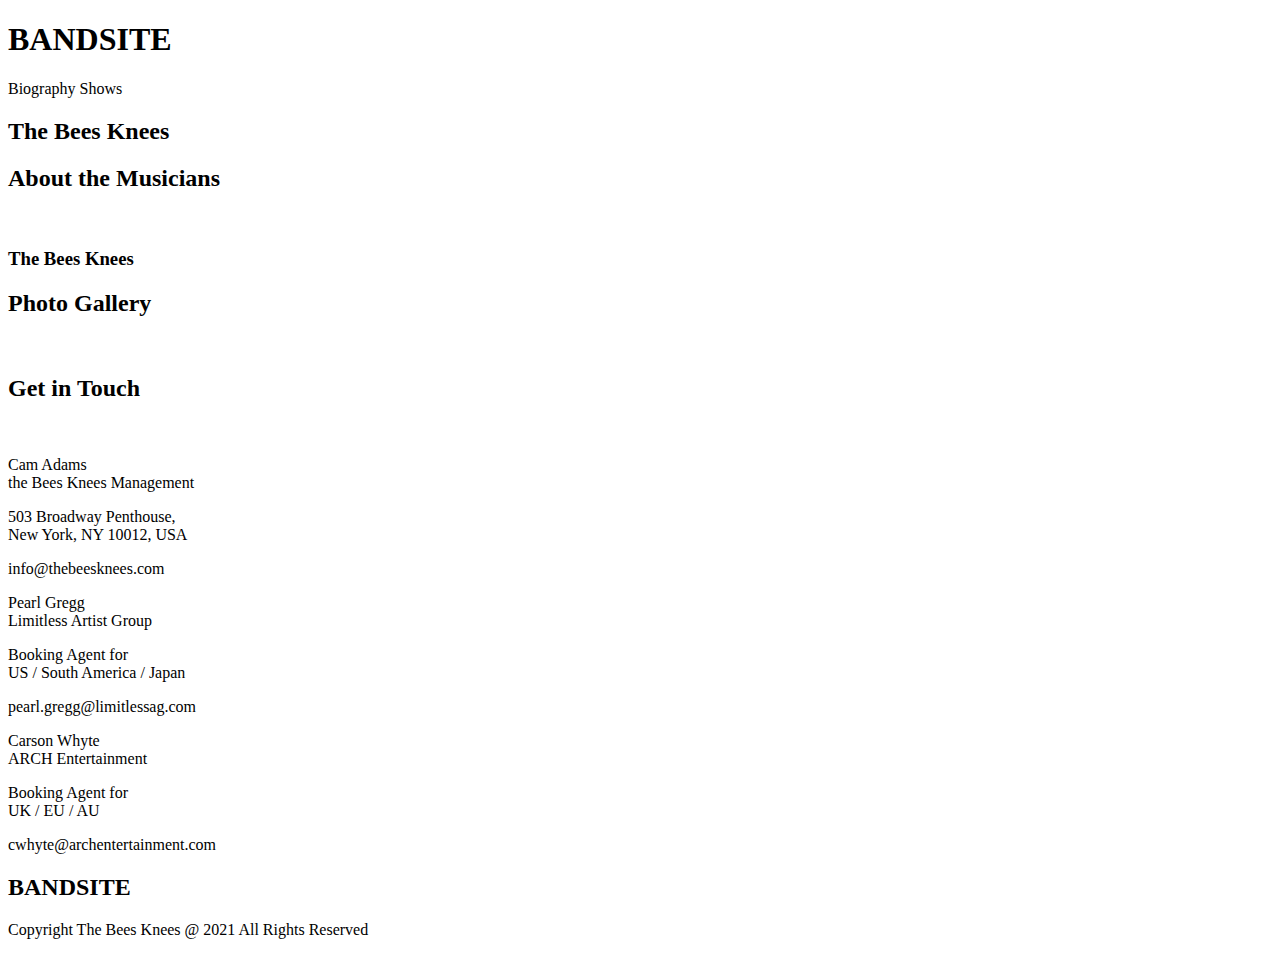
==== index.html @ 4d001361 "bio html and folder struct set up and scss basic" ====
<!DOCTYPE html>
<html lang="en">
    <head>
        <meta charset="UTF-8">
        <meta name="viewport" content="width=device-width, initial-scale=1.0">
        <title>Bandsite - Home</title>
        <link rel="stylesheet" href="./styles/bio.css"/>
    </head>
    <body>
        <header>
            <h1>BANDSITE</h1>
            <nav>
                <a>Biography</a>
                <a>Shows</a>
            </nav>
        </header>
        <section class="hero">
            <h2>The Bees Knees</h2>
        </section>
        <main>
            <h2>About the Musicians</h2>
            <img alt="" src=""/>
            <p></p>
            <h3>The Bees Knees</h3>
            <p></p>
            <p></p>
        </main>
        <section>
            <h2>Photo Gallery</h2>
            <div>
                <img alt="" src=""/>
                <img alt="" src=""/>
                <img alt="" src=""/>
                <img alt="" src=""/>
                <img alt="" src=""/>
                <img alt="" src=""/>
                <img alt="" src=""/>
                <img alt="" src=""/>
                <img alt="" src=""/>
            </div>
        </section>
        <footer>
            <h2>Get in Touch</h2>
            <div>
                <img alt="" src=""/>
                <img alt="" src=""/>
                <img alt="" src=""/>
            </div>
            <div>
                <p>Cam Adams<br>the Bees Knees Management</p>
                <p>503 Broadway Penthouse,<br>New York, NY 10012, USA</p>
                <p>info@thebeesknees.com</p>
            </div>
            <div>
                <p>Pearl Gregg<br>Limitless Artist Group</p>
                <p>Booking Agent for<br>US / South America / Japan</p>
                <p>pearl.gregg@limitlessag.com</p>
            </div>
            <div>
                <p>Carson Whyte<br>ARCH Entertainment</p>
                <p>Booking Agent for<br>UK / EU / AU</p>
                <p>cwhyte@archentertainment.com</p>
            </div>
            <h2>BANDSITE</h2>
            <p>Copyright The Bees Knees @ 2021 All Rights Reserved</p>
        </footer>
    </body>
</html>
---- styles/bio.css ----
/*# sourceMappingURL=bio.css.map */
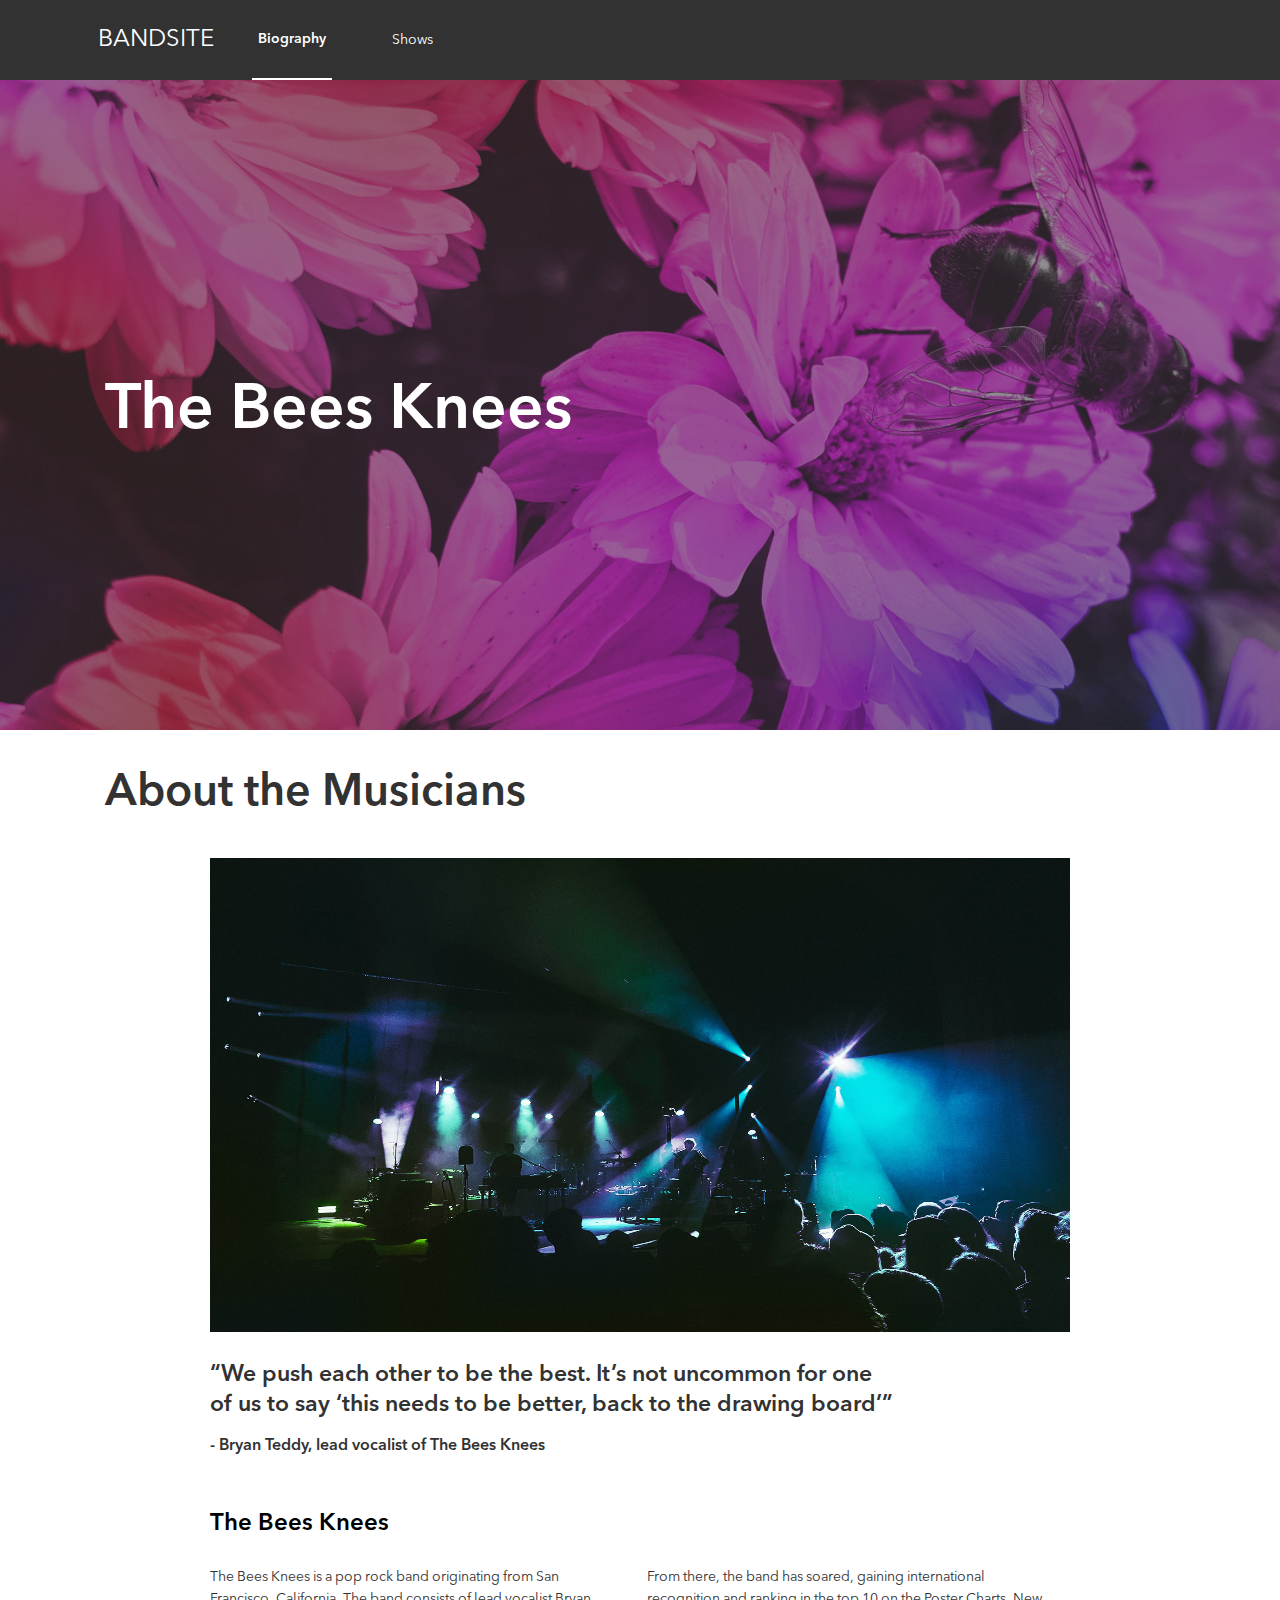
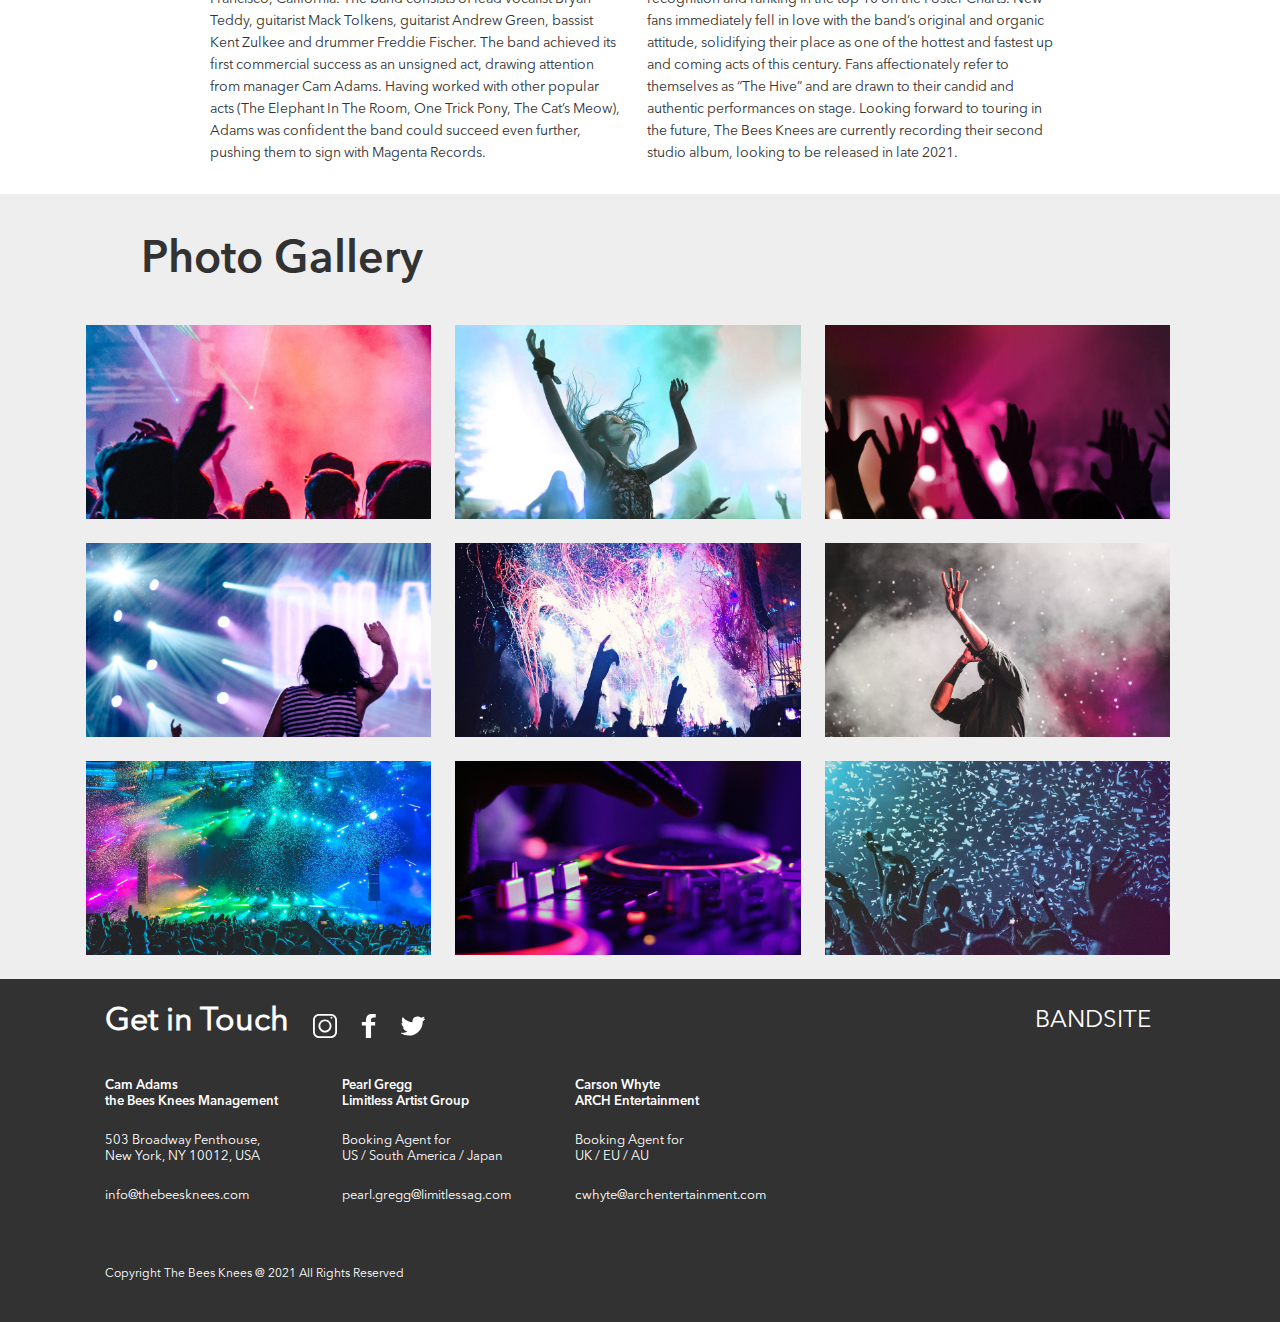
==== commit b655d89c: "fixing all sprint 1 errors based on feedback" ====
--- a/index.html
+++ b/index.html
@@ -8,61 +8,76 @@
     </head>
     <body>
         <header>
-            <h1>BANDSITE</h1>
             <nav>
-                <a>Biography</a>
-                <a>Shows</a>
+                <a class="nav__a nav__logo" href="/">BANDSITE</a>
+                <a class="nav__a nav__a--active" href="/">Biography</a>
+                <a class="nav__a" href="/">Shows</a>
             </nav>
         </header>
+        <img class="hero-img" alt="hero img" src="./assets/images/hero-bio.jpg"/>
         <section class="hero">
             <h2>The Bees Knees</h2>
         </section>
         <main>
             <h2>About the Musicians</h2>
-            <img alt="" src=""/>
-            <p></p>
+            <img alt="band img" src="./assets/images/band.jpg"/>
+            <p class="main__quote">“We push each other to be the best. It’s not uncommon for one of us to say ‘this needs to be better, back to the drawing board’”</p>
+            <p class="main__quote-author">- Bryan Teddy, lead vocalist of The Bees Knees</p>
             <h3>The Bees Knees</h3>
-            <p></p>
-            <p></p>
+            <div class="main__bio-container">
+                <p class="main__bio main__bio-part-one">The Bees Knees is a pop rock band originating from San Francisco, California. The band consists of lead vocalist Bryan Teddy, guitarist Mack Tolkens, guitarist Andrew Green, bassist Kent Zulkee and drummer Freddie Fischer. The band achieved its first commercial success as an unsigned act, drawing attention from manager Cam Adams. Having worked with other popular acts (The Elephant In The Room, One Trick Pony, The Cat’s Meow), Adams was confident the band could succeed even further, pushing them to sign with Magenta Records. </p>
+                <p class="main__bio">From there, the band has soared, gaining international recognition and ranking in the top 10 on the Poster Charts. New fans immediately fell in love with the band’s original and organic attitude, solidifying their place as one of the hottest and fastest up and coming acts of this century. Fans affectionately refer to themselves as “The Hive” and are drawn to their candid and authentic performances on stage. Looking forward to touring in the future, The Bees Knees are currently recording their second studio album, looking to be released in late 2021.</p>
+            </div>
         </main>
-        <section>
+        <section class="gallery">
             <h2>Photo Gallery</h2>
-            <div>
-                <img alt="" src=""/>
-                <img alt="" src=""/>
-                <img alt="" src=""/>
-                <img alt="" src=""/>
-                <img alt="" src=""/>
-                <img alt="" src=""/>
-                <img alt="" src=""/>
-                <img alt="" src=""/>
-                <img alt="" src=""/>
+            <div class="gallery__img-container">
+                <img alt="img1" src="./assets/images/Photo-gallery-1.jpg"/>
+                <img alt="img2" src="./assets/images/Photo-gallery-2.jpg"/>
+                <img alt="img3" src="./assets/images/Photo-gallery-3.jpg"/>
+                <img alt="img4" src="./assets/images/Photo-gallery-4.jpg"/>
+                <img alt="img5" src="./assets/images/Photo-gallery-5.jpg"/>
+                <img alt="img6" src="./assets/images/Photo-gallery-6.jpg"/>
+                <img alt="img7" src="./assets/images/Photo-gallery-7.jpg"/>
+                <img alt="img8" src="./assets/images/Photo-gallery-8.jpg"/>
+                <img alt="img9" src="./assets/images/Photo-gallery-9.jpg"/>
             </div>
         </section>
         <footer>
-            <h2>Get in Touch</h2>
-            <div>
-                <img alt="" src=""/>
-                <img alt="" src=""/>
-                <img alt="" src=""/>
+            <div class="footer__top-align">
+                <div class="footer__top-container">
+                    <h2>Get in Touch</h2>
+                    <div class="footer__svg-container">
+                        <img alt="instagram svg" src="./assets/icons/svg/Icon-instagram.svg"/>
+                        <img alt="facebook svg" src="./assets/icons/svg/Icon-facebook.svg"/>
+                        <img alt="twitter svg" src="./assets/icons/svg/Icon-twitter.svg"/>
+                    </div>
+                </div>
+                <a href="/">
+                    <h2 class="footer__second-logo">BANDSITE</h2>
+                </a>
             </div>
-            <div>
-                <p>Cam Adams<br>the Bees Knees Management</p>
-                <p>503 Broadway Penthouse,<br>New York, NY 10012, USA</p>
-                <p>info@thebeesknees.com</p>
+            <div class="footer__info-container">
+                <div>
+                    <p class="footer__bold-text">Cam Adams<br>the Bees Knees Management</p>
+                    <p>503 Broadway Penthouse,<br>New York, NY 10012, USA</p>
+                    <p>info@thebeesknees.com</p>
+                </div>
+                <div>
+                    <p class="footer__bold-text">Pearl Gregg<br>Limitless Artist Group</p>
+                    <p>Booking Agent for<br>US / South America / Japan</p>
+                    <p>pearl.gregg@limitlessag.com</p>
+                </div>
+                <div>
+                    <p class="footer__bold-text">Carson Whyte<br>ARCH Entertainment</p>
+                    <p>Booking Agent for<br>UK / EU / AU</p>
+                    <p>cwhyte@archentertainment.com</p>
+                </div>
             </div>
-            <div>
-                <p>Pearl Gregg<br>Limitless Artist Group</p>
-                <p>Booking Agent for<br>US / South America / Japan</p>
-                <p>pearl.gregg@limitlessag.com</p>
-            </div>
-            <div>
-                <p>Carson Whyte<br>ARCH Entertainment</p>
-                <p>Booking Agent for<br>UK / EU / AU</p>
-                <p>cwhyte@archentertainment.com</p>
-            </div>
-            <h2>BANDSITE</h2>
-            <p>Copyright The Bees Knees @ 2021 All Rights Reserved</p>
+            <a href="/">
+                <h2 class="footer__logo">BANDSITE</h2>
+            </a>
+            <p class="footer__copyright">Copyright The Bees Knees @ 2021 All Rights Reserved</p>
         </footer>
     </body>
 </html>--- a/styles/bio.css
+++ b/styles/bio.css
@@ -1 +1,449 @@
-/*# sourceMappingURL=bio.css.map */+@font-face {
+  font-family: "avenir-regular";
+  src: url(../assets/fonts/AvenirNextLTPro-Regular.otf);
+}
+@font-face {
+  font-family: "avenir-demi";
+  src: url(../assets/fonts/AvenirNextLTPro-Demi.otf);
+}
+@font-face {
+  font-family: "avenir-bold";
+  src: url(../assets/fonts/AvenirNextLTPro-Bold.otf);
+}
+body {
+  margin: 0;
+}
+
+a {
+  text-decoration: none;
+}
+
+nav {
+  background-color: #323232;
+  display: flex;
+  flex-direction: row;
+  flex-wrap: wrap;
+  padding-top: 1%;
+}
+@media screen and (min-width: 768px) {
+  nav {
+    justify-content: flex-start;
+    padding-top: 0%;
+  }
+}
+nav .nav__a {
+  font-family: "avenir-regular";
+  font-size: 14px;
+  color: #FFFFFF;
+  display: flex;
+  flex-direction: row;
+  justify-content: center;
+  align-items: center;
+  box-sizing: border-box;
+  padding: 0.5rem 1rem;
+  width: 50vw;
+}
+@media screen and (min-width: 768px) {
+  nav .nav__a {
+    padding: 1.5rem 2rem;
+    width: 10rem;
+  }
+}
+nav .nav__a--active {
+  border-bottom: 2px solid #FFFFFF;
+  font-family: "avenir-demi";
+}
+@media screen and (min-width: 768px) {
+  nav .nav__a--active {
+    width: 5rem;
+  }
+}
+@media screen and (min-width: 1280px) {
+  nav .nav__a--active {
+    width: 5rem;
+  }
+}
+nav .nav__logo {
+  font-size: 24px;
+  padding: 1rem 6rem;
+  width: 100vw;
+  max-height: 20px;
+  align-self: center;
+}
+@media screen and (min-width: 768px) {
+  nav .nav__logo {
+    max-width: 120px;
+  }
+}
+@media screen and (min-width: 1280px) {
+  nav .nav__logo {
+    margin-left: 2.5em;
+    padding: 2.5rem 6rem;
+  }
+}
+
+.hero-img {
+  -o-object-fit: cover;
+     object-fit: cover;
+  height: 60vw;
+  max-height: 650px;
+  width: 100%;
+  -o-object-position: 50% 50%;
+     object-position: 50% 50%;
+  position: absolute;
+  z-index: -1;
+}
+
+.hero {
+  height: 60vw;
+  max-height: 650px;
+  display: flex;
+  justify-content: flex-start;
+  align-items: center;
+  padding: 0 16px;
+  background-color: rgba(50, 50, 50, 0.5);
+}
+@media screen and (min-width: 768px) {
+  .hero {
+    padding: 0 36px;
+  }
+}
+@media screen and (min-width: 1280px) {
+  .hero {
+    padding: 0 105px;
+  }
+}
+.hero h2 {
+  color: #FFFFFF;
+  font-family: "avenir-demi";
+  padding-top: 24px;
+  padding-bottom: 16px;
+  font-size: 6.5vw;
+}
+@media screen and (min-width: 768px) {
+  .hero h2 {
+    font-size: 7vw;
+    padding-top: 48px;
+    padding-bottom: 36px;
+  }
+}
+@media screen and (min-width: 1280px) {
+  .hero h2 {
+    font-size: 5vw;
+  }
+}
+
+main {
+  padding: 0 16px;
+  font-family: "avenir-demi";
+  color: #323232;
+}
+@media screen and (min-width: 768px) {
+  main {
+    padding: 0 36px;
+  }
+}
+@media screen and (min-width: 1280px) {
+  main {
+    padding: 0 105px;
+  }
+}
+main h2 {
+  font-size: 6.5vw;
+}
+@media screen and (min-width: 768px) {
+  main h2 {
+    font-size: 4.5vw;
+  }
+}
+@media screen and (min-width: 768px) {
+  main h2 {
+    font-size: 3.5vw;
+  }
+}
+main img {
+  width: 100%;
+  height: 50vw;
+  box-sizing: border-box;
+}
+@media screen and (min-width: 768px) {
+  main img {
+    padding: 0 48px;
+    height: 40vw;
+  }
+}
+@media screen and (min-width: 1280px) {
+  main img {
+    padding: 0 105px;
+    height: 37vw;
+  }
+}
+main h3 {
+  font-family: "avenir-regular";
+  font-size: 14px;
+  color: #000000;
+}
+@media screen and (min-width: 768px) {
+  main h3 {
+    padding: 0 48px;
+    padding-top: 36px;
+    font-family: "avenir-demi";
+    font-size: 24px;
+    margin-bottom: 0.5rem;
+  }
+}
+@media screen and (min-width: 1280px) {
+  main h3 {
+    padding: 30px 0 5px 105px;
+  }
+}
+main .main__bio {
+  font-family: "avenir-regular";
+  font-size: 13px;
+  padding-bottom: 16px;
+  line-height: 18px;
+}
+@media screen and (min-width: 768px) {
+  main .main__bio {
+    width: 48%;
+    box-sizing: border-box;
+    font-size: 14px;
+    line-height: 20px;
+  }
+}
+@media screen and (min-width: 1280px) {
+  main .main__bio {
+    width: 48%;
+    box-sizing: border-box;
+    font-size: 14px;
+    line-height: 22px;
+  }
+}
+@media screen and (min-width: 768px) {
+  main .main__bio-part-one {
+    margin-right: 24px;
+  }
+}
+@media screen and (min-width: 1280px) {
+  main .main__bio-part-one {
+    margin-right: 24px;
+  }
+}
+main .main__bio-container {
+  display: flex;
+  flex-direction: row;
+  flex-wrap: wrap;
+}
+@media screen and (min-width: 768px) {
+  main .main__bio-container {
+    padding: 0 48px;
+  }
+}
+@media screen and (min-width: 1280px) {
+  main .main__bio-container {
+    padding: 0 105px;
+  }
+}
+main .main__quote {
+  font-size: 13px;
+  font-family: "avenir-demi";
+  line-height: 22px;
+}
+@media screen and (min-width: 768px) {
+  main .main__quote {
+    padding: 0 48px;
+    box-sizing: border-box;
+    font-size: 23px;
+    line-height: 30px;
+    font-family: "avenir-demi";
+    margin-bottom: 1rem;
+  }
+}
+@media screen and (min-width: 1280px) {
+  main .main__quote {
+    padding: 0 105px;
+    max-width: 70vw;
+  }
+}
+main .main__quote-author {
+  font-size: 13px;
+  font-family: "avenir-demi";
+  padding-bottom: 16px;
+}
+@media screen and (min-width: 768px) {
+  main .main__quote-author {
+    padding: 0 48px;
+    box-sizing: border-box;
+    font-size: 16px;
+    font-family: "avenir-demi";
+    margin-top: 0;
+  }
+}
+@media screen and (min-width: 1280px) {
+  main .main__quote-author {
+    padding: 0 105px;
+  }
+}
+
+.gallery {
+  padding: 0 16px;
+  background-color: #eeeeee;
+  font-family: "avenir-demi";
+  color: #323232;
+}
+@media screen and (min-width: 768px) {
+  .gallery {
+    padding: 0 36px;
+  }
+}
+.gallery h2 {
+  padding-top: 24px;
+  font-size: 6.5vw;
+}
+@media screen and (min-width: 768px) {
+  .gallery h2 {
+    font-size: 4.5vw;
+  }
+}
+@media screen and (min-width: 1280px) {
+  .gallery h2 {
+    padding-top: 40px;
+    padding-left: 105px;
+    font-size: 3.5vw;
+    margin-top: 0;
+  }
+}
+.gallery img {
+  width: 100%;
+  padding-bottom: 16px;
+}
+@media screen and (min-width: 768px) {
+  .gallery img {
+    width: 27vw;
+    padding-right: 24px;
+    padding-bottom: 24px;
+  }
+}
+.gallery__img-container {
+  display: flex;
+  flex-direction: row;
+  flex-wrap: wrap;
+  justify-content: center;
+}
+
+footer {
+  padding: 0 16px;
+  font-family: "avenir-regular";
+  color: #FFFFFF;
+  background-color: #323232;
+}
+@media screen and (min-width: 768px) {
+  footer {
+    padding: 0 36px;
+  }
+}
+@media screen and (min-width: 1280px) {
+  footer {
+    padding: 0 105px 5px 105px;
+  }
+}
+footer .footer__top-align {
+  display: flex;
+  justify-content: space-between;
+  align-items: center;
+}
+@media screen and (min-width: 768px) {
+  footer .footer__top-container {
+    display: flex;
+    justify-content: flex-start;
+    align-items: center;
+  }
+}
+footer h2 {
+  margin-top: 0;
+  margin-bottom: 1rem;
+  padding-top: 24px;
+  padding-right: 24px;
+  font-size: 2rem;
+}
+footer img {
+  width: 2rem;
+  height: 2rem;
+  padding-right: 16px;
+  padding-bottom: 10px;
+}
+@media screen and (min-width: 768px) {
+  footer img {
+    width: 1.5rem;
+    height: 1.5rem;
+  }
+}
+@media screen and (min-width: 768px) {
+  footer .footer__svg-container {
+    padding-top: 2rem;
+  }
+}
+footer p {
+  font-size: 13px;
+  padding-bottom: 10px;
+}
+footer .footer__bold-text {
+  font-family: "avenir-demi";
+}
+footer .footer__copyright {
+  font-size: 12px;
+  padding-bottom: 24px;
+}
+footer .footer__logo {
+  font-size: 1.7rem;
+  font-weight: 200;
+  color: #FFFFFF;
+}
+@media screen and (min-width: 768px) {
+  footer .footer__logo {
+    visibility: hidden;
+    height: 0;
+  }
+}
+@media screen and (min-width: 1280px) {
+  footer .footer__logo {
+    height: 0;
+    visibility: hidden;
+  }
+}
+footer .footer__second-logo {
+  font-size: 2rem;
+  font-weight: 200;
+  color: #FFFFFF;
+  visibility: hidden;
+  width: 0;
+}
+@media screen and (min-width: 768px) {
+  footer .footer__second-logo {
+    visibility: visible;
+    width: 100%;
+    font-size: 1.5rem;
+  }
+}
+@media screen and (min-width: 1280px) {
+  footer .footer__second-logo {
+    visibility: visible;
+  }
+}
+@media screen and (min-width: 768px) {
+  footer .footer__info-container {
+    display: flex;
+    flex-direction: row;
+    justify-content: flex-start;
+    align-items: center;
+    padding-top: 0.5rem;
+  }
+}
+footer .footer__info-container div {
+  padding-right: 6em;
+}
+@media screen and (min-width: 768px) {
+  footer .footer__info-container div {
+    padding-right: 5vw;
+  }
+}/*# sourceMappingURL=bio.css.map */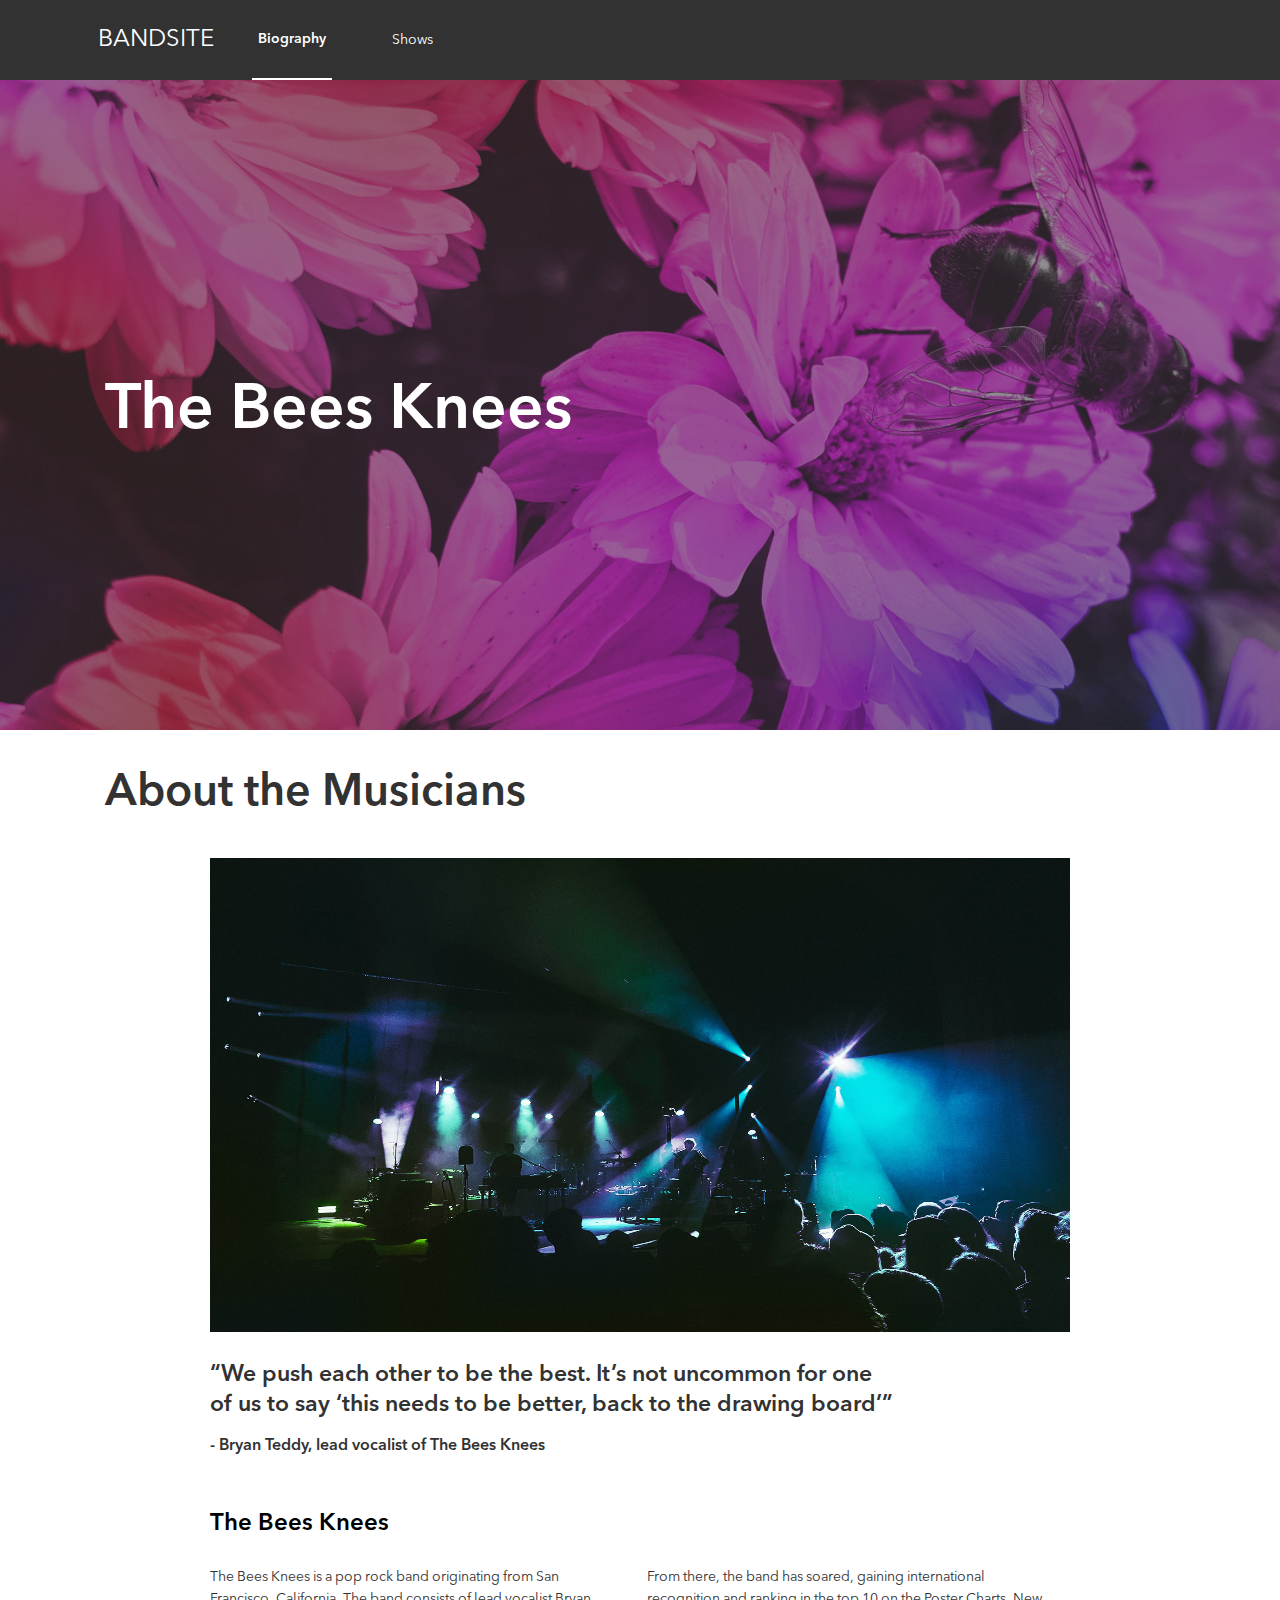
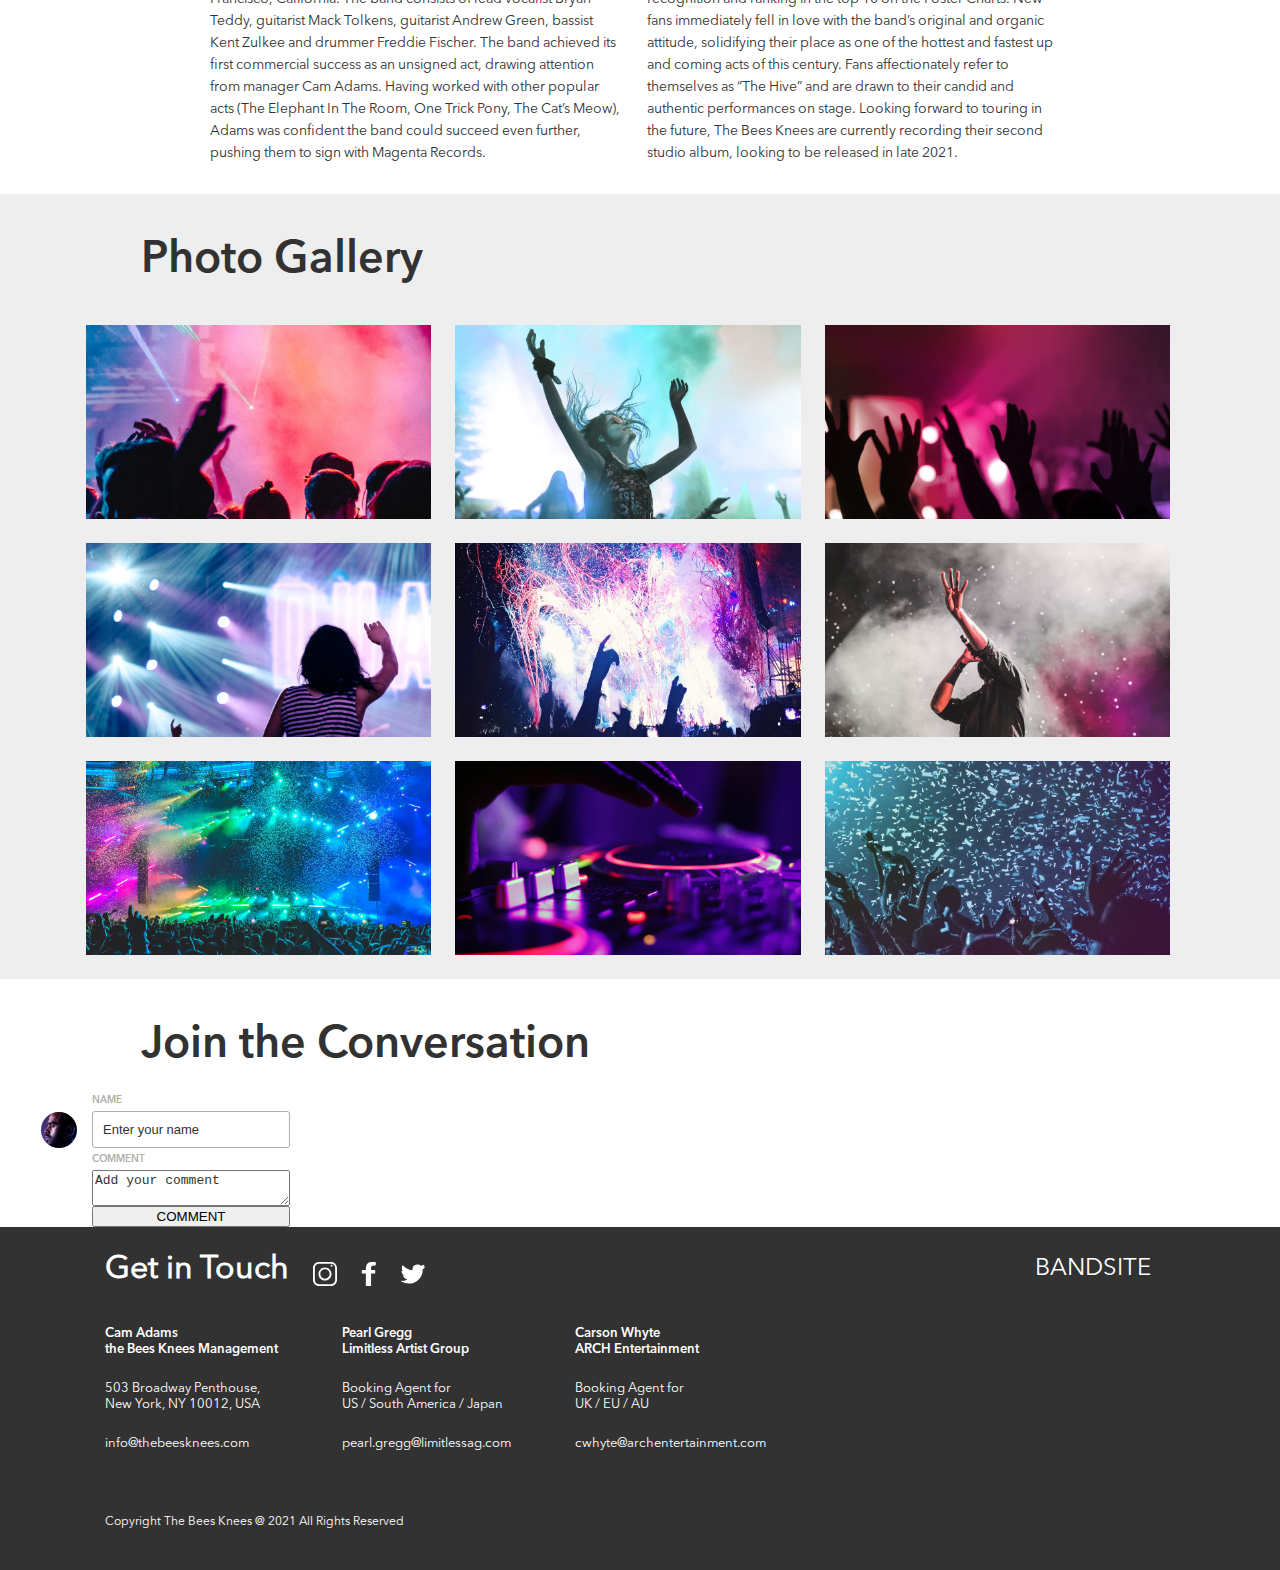
==== commit 8da19546: "mobile bio page updated" ====
--- a/index.html
+++ b/index.html
@@ -43,6 +43,24 @@
                 <img alt="img9" src="./assets/images/Photo-gallery-9.jpg"/>
             </div>
         </section>
+        <section class="comments">
+            <h2>Join the Conversation</h2>
+            <div class="comments__form-container">
+                <div class="comments__form-icon">
+                    <img src="./assets/images/Mohan-muruge.jpg">
+                </div>
+                <form class="comments__form" action="" method="post">
+                    <label for="name">NAME</label>
+                    <input type="text" name="name" placeholder="Enter your name" />
+                    <label for="comment">COMMENT</label>
+                    <textarea id="comments__form-content" name="comment" placeholder="Add your comment"></textarea>
+                    <button type="submit">COMMENT</button>
+                </form>
+            </div>
+            <div class="comments__list">
+
+            </div>
+        </section>
         <footer>
             <div class="footer__top-align">
                 <div class="footer__top-container">
--- a/styles/bio.css
+++ b/styles/bio.css
@@ -331,6 +331,110 @@
   justify-content: center;
 }
 
+.comments {
+  padding: 5px 16px;
+  background-color: #FFFFFF;
+  font-family: "avenir-demi";
+  color: #323232;
+  display: flex;
+  flex-direction: column;
+  justify-content: center;
+  align-items: flex-start;
+}
+@media screen and (min-width: 768px) {
+  .comments {
+    padding: 0 36px;
+  }
+}
+.comments h2 {
+  padding: 1rem 0;
+  font-size: 6.5vw;
+  margin: 0;
+}
+@media screen and (min-width: 768px) {
+  .comments h2 {
+    font-size: 4.5vw;
+  }
+}
+@media screen and (min-width: 1280px) {
+  .comments h2 {
+    padding-top: 40px;
+    padding-left: 105px;
+    font-size: 3.5vw;
+  }
+}
+.comments__form-container {
+  display: flex;
+  flex-direction: row;
+}
+.comments__form-icon {
+  width: 36px;
+  height: 36px;
+  border-radius: 50%;
+  background-color: #E1E1E1;
+  margin: 23px 15px 0px 5px;
+}
+@media screen and (min-width: 768px) {
+  .comments__form-icon {
+    max-width: 48px;
+    max-height: 48px;
+  }
+}
+@media screen and (min-width: 1280px) {
+  .comments__form-icon {
+    max-width: 48px;
+    max-height: 48px;
+  }
+}
+.comments__form-icon img {
+  -o-object-fit: cover;
+     object-fit: cover;
+  -o-object-position: 50% 50%;
+     object-position: 50% 50%;
+  width: 36px;
+  height: 36px;
+  border-radius: 50%;
+}
+@media screen and (min-width: 768px) {
+  .comments__form-icon img {
+    max-width: 48px;
+    max-height: 48px;
+  }
+}
+@media screen and (min-width: 1280px) {
+  .comments__form-icon img {
+    max-width: 48px;
+    max-height: 48px;
+  }
+}
+.comments__form {
+  display: flex;
+  flex-direction: column;
+  font-family: "avenir-regular";
+}
+.comments__form ::-moz-placeholder {
+  color: #323232;
+}
+.comments__form ::placeholder {
+  color: #323232;
+}
+.comments__form label {
+  font-size: 10px;
+  font-family: "avenir-demi";
+  color: #AFAFAF;
+  padding: 5px 0;
+}
+.comments__form input {
+  font-size: 13px;
+  color: #323232;
+  padding: 10px;
+  border: 1px #AFAFAF solid;
+  border-radius: 3px;
+}
+.comments__form textarea {
+  font-size: 13px;
+  color: #323232;
+}
 footer {
   padding: 0 16px;
   font-family: "avenir-regular";
